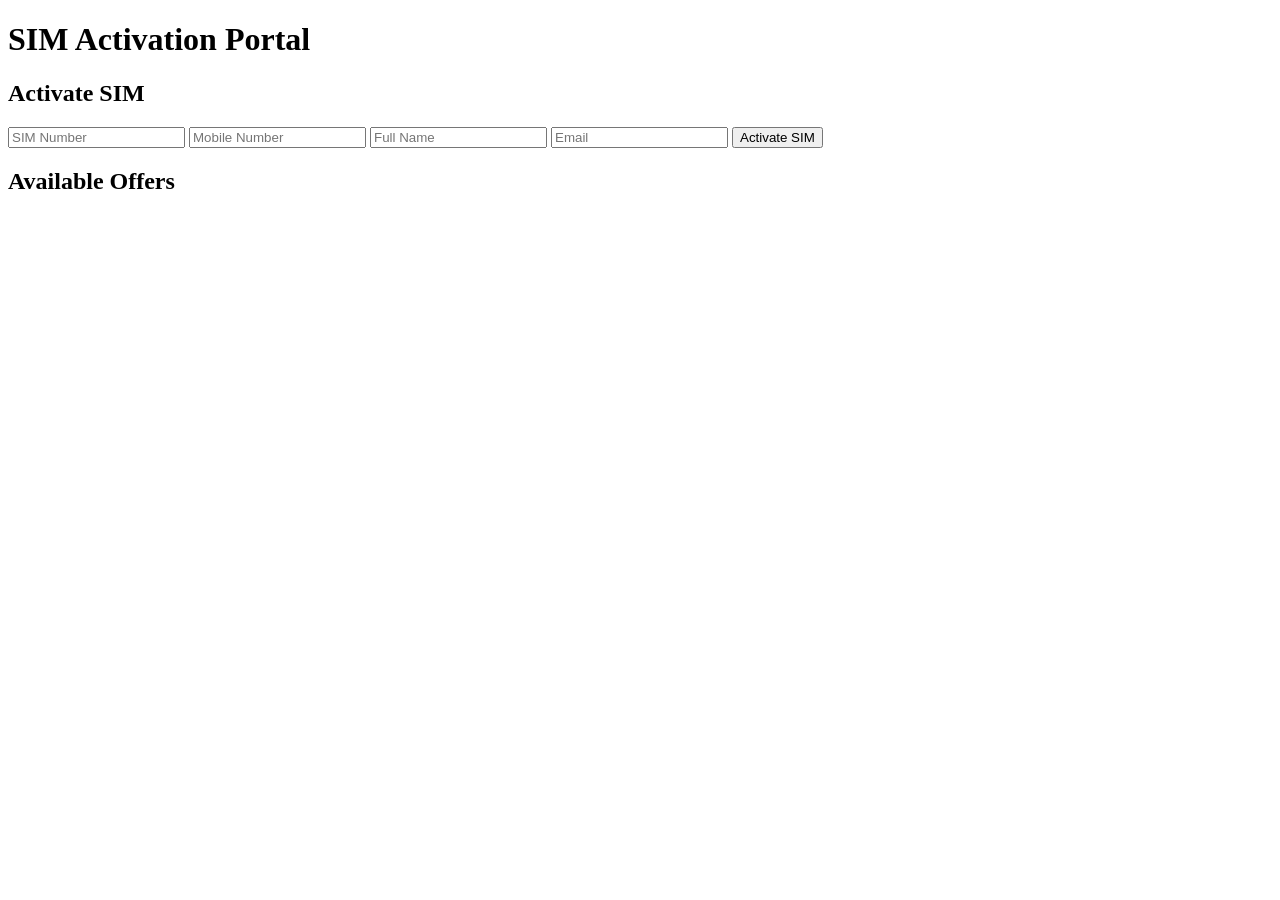
==== simportal/src/main/resources/static/index.html @ 3f6d4484 "add frontend code" ====
<!DOCTYPE html>
<html lang="en">
<head>
    <meta charset="UTF-8">
    <meta name="viewport" content="width=device-width, initial-scale=1.0">
    <title>SIM Activation Portal</title>
    <link rel="stylesheet" href="/css/style.css">
</head>
<body>
    <div class="container">
        <h1>SIM Activation Portal</h1>
        
        <div class="card">
            <h2>Activate SIM</h2>
            <form id="activationForm">
                <input type="text" id="simNumber" placeholder="SIM Number" required>
                <input type="text" id="mobileNumber" placeholder="Mobile Number" required>
                <input type="text" id="customerName" placeholder="Full Name" required>
                <input type="email" id="email" placeholder="Email" required>
                <button type="submit">Activate SIM</button>
            </form>
            <div id="message"></div>
        </div>

        <div class="card">
            <h2>Available Offers</h2>
            <ul id="offersList"></ul>
        </div>
    </div>
    <script src="/js/script.js"></script>
</body>
</html>
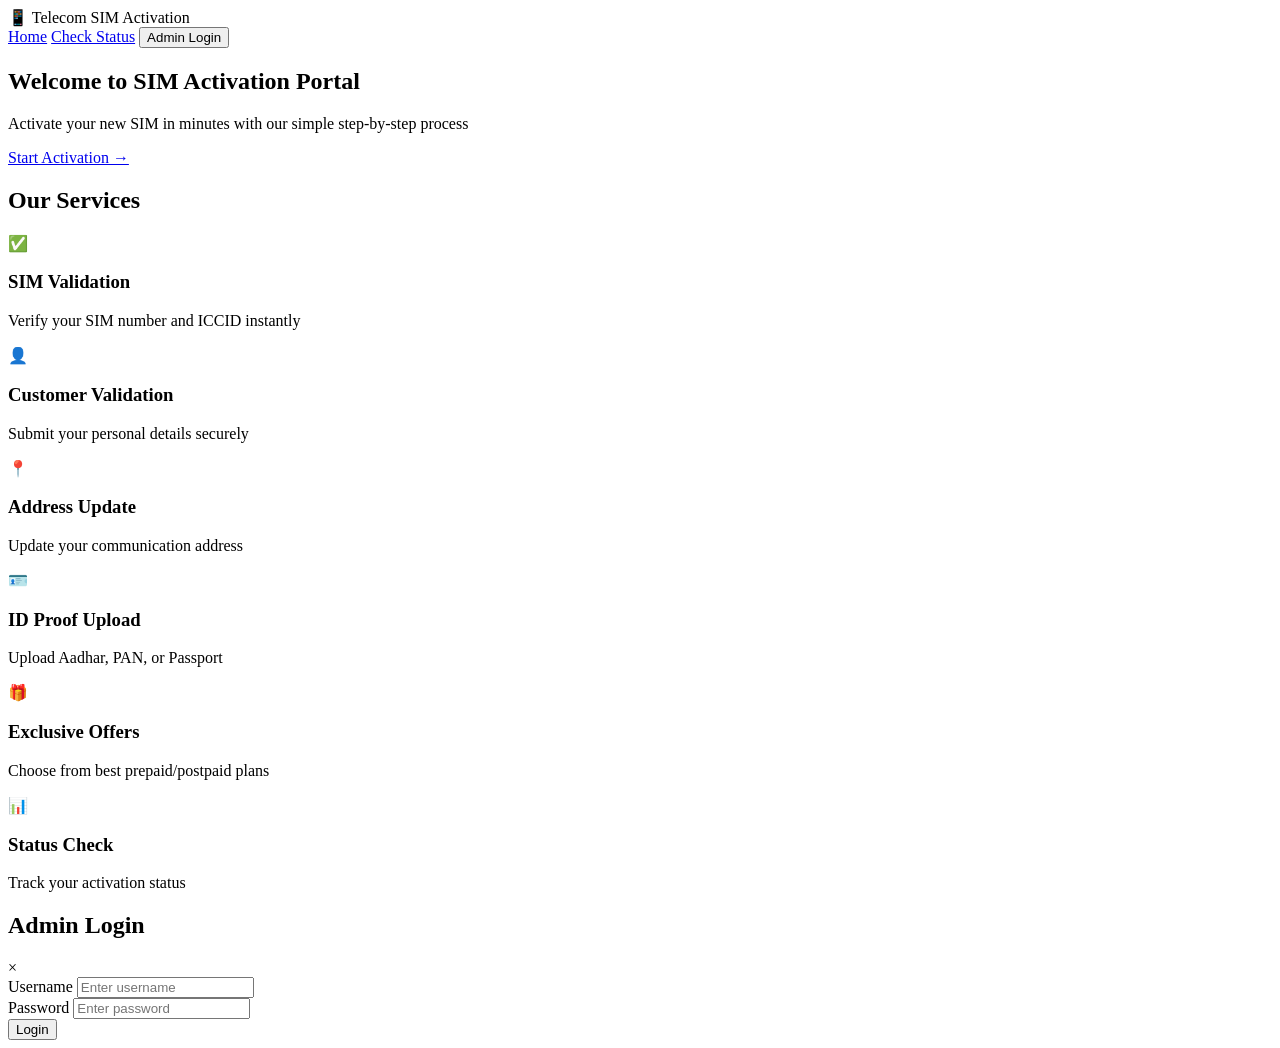
==== commit 4ef791fd: "add code in frontend" ====
--- a/simportal/src/main/resources/static/index.html
+++ b/simportal/src/main/resources/static/index.html
@@ -3,30 +3,95 @@
 <head>
     <meta charset="UTF-8">
     <meta name="viewport" content="width=device-width, initial-scale=1.0">
-    <title>SIM Activation Portal</title>
-    <link rel="stylesheet" href="/css/style.css">
+    <title>Telecom SIM Activation Portal</title>
+    <link rel="stylesheet" href="/css/styles.css">
+    <link href="https://fonts.googleapis.com/css2?family=Poppins:wght@300;400;500;600;700&display=swap" rel="stylesheet">
 </head>
 <body>
-    <div class="container">
-        <h1>SIM Activation Portal</h1>
-        
-        <div class="card">
-            <h2>Activate SIM</h2>
-            <form id="activationForm">
-                <input type="text" id="simNumber" placeholder="SIM Number" required>
-                <input type="text" id="mobileNumber" placeholder="Mobile Number" required>
-                <input type="text" id="customerName" placeholder="Full Name" required>
-                <input type="email" id="email" placeholder="Email" required>
-                <button type="submit">Activate SIM</button>
+    <!-- Navigation Bar -->
+    <nav class="navbar">
+        <div class="nav-container">
+            <div class="logo">
+                <span class="logo-icon">📱</span>
+                <span class="logo-text">Telecom SIM Activation</span>
+            </div>
+            <div class="nav-links">
+                <a href="/" class="active">Home</a>
+                <a href="/user/status.html">Check Status</a>
+                <button class="admin-login-btn" id="adminLoginBtn">Admin Login</button>
+            </div>
+        </div>
+    </nav>
+
+    <!-- Hero Section -->
+    <section class="hero">
+        <div class="hero-content">
+            <h1>Welcome to SIM Activation Portal</h1>
+            <p>Activate your new SIM in minutes with our simple step-by-step process</p>
+            <a href="/user/sim-validation.html" class="btn-start">Start Activation →</a>
+        </div>
+    </section>
+
+    <!-- Features Section -->
+    <section class="features">
+        <h2>Our Services</h2>
+        <div class="feature-grid">
+            <div class="feature-card">
+                <div class="feature-icon">✅</div>
+                <h3>SIM Validation</h3>
+                <p>Verify your SIM number and ICCID instantly</p>
+            </div>
+            <div class="feature-card">
+                <div class="feature-icon">👤</div>
+                <h3>Customer Validation</h3>
+                <p>Submit your personal details securely</p>
+            </div>
+            <div class="feature-card">
+                <div class="feature-icon">📍</div>
+                <h3>Address Update</h3>
+                <p>Update your communication address</p>
+            </div>
+            <div class="feature-card">
+                <div class="feature-icon">🪪</div>
+                <h3>ID Proof Upload</h3>
+                <p>Upload Aadhar, PAN, or Passport</p>
+            </div>
+            <div class="feature-card">
+                <div class="feature-icon">🎁</div>
+                <h3>Exclusive Offers</h3>
+                <p>Choose from best prepaid/postpaid plans</p>
+            </div>
+            <div class="feature-card">
+                <div class="feature-icon">📊</div>
+                <h3>Status Check</h3>
+                <p>Track your activation status</p>
+            </div>
+        </div>
+    </section>
+
+    <!-- Admin Login Modal -->
+    <div id="adminModal" class="modal">
+        <div class="modal-content">
+            <div class="modal-header">
+                <h2>Admin Login</h2>
+                <span class="close">&times;</span>
+            </div>
+            <form id="adminLoginForm">
+                <div class="form-group">
+                    <label>Username</label>
+                    <input type="text" id="adminUsername" required placeholder="Enter username">
+                </div>
+                <div class="form-group">
+                    <label>Password</label>
+                    <input type="password" id="adminPassword" required placeholder="Enter password">
+                </div>
+                <button type="submit" class="btn-login">Login</button>
+                <div id="loginError" class="error-message"></div>
             </form>
-            <div id="message"></div>
-        </div>
-
-        <div class="card">
-            <h2>Available Offers</h2>
-            <ul id="offersList"></ul>
         </div>
     </div>
-    <script src="/js/script.js"></script>
+
+    <script src="/js/api.js"></script>
+    <script src="/js/main.js"></script>
 </body>
 </html>
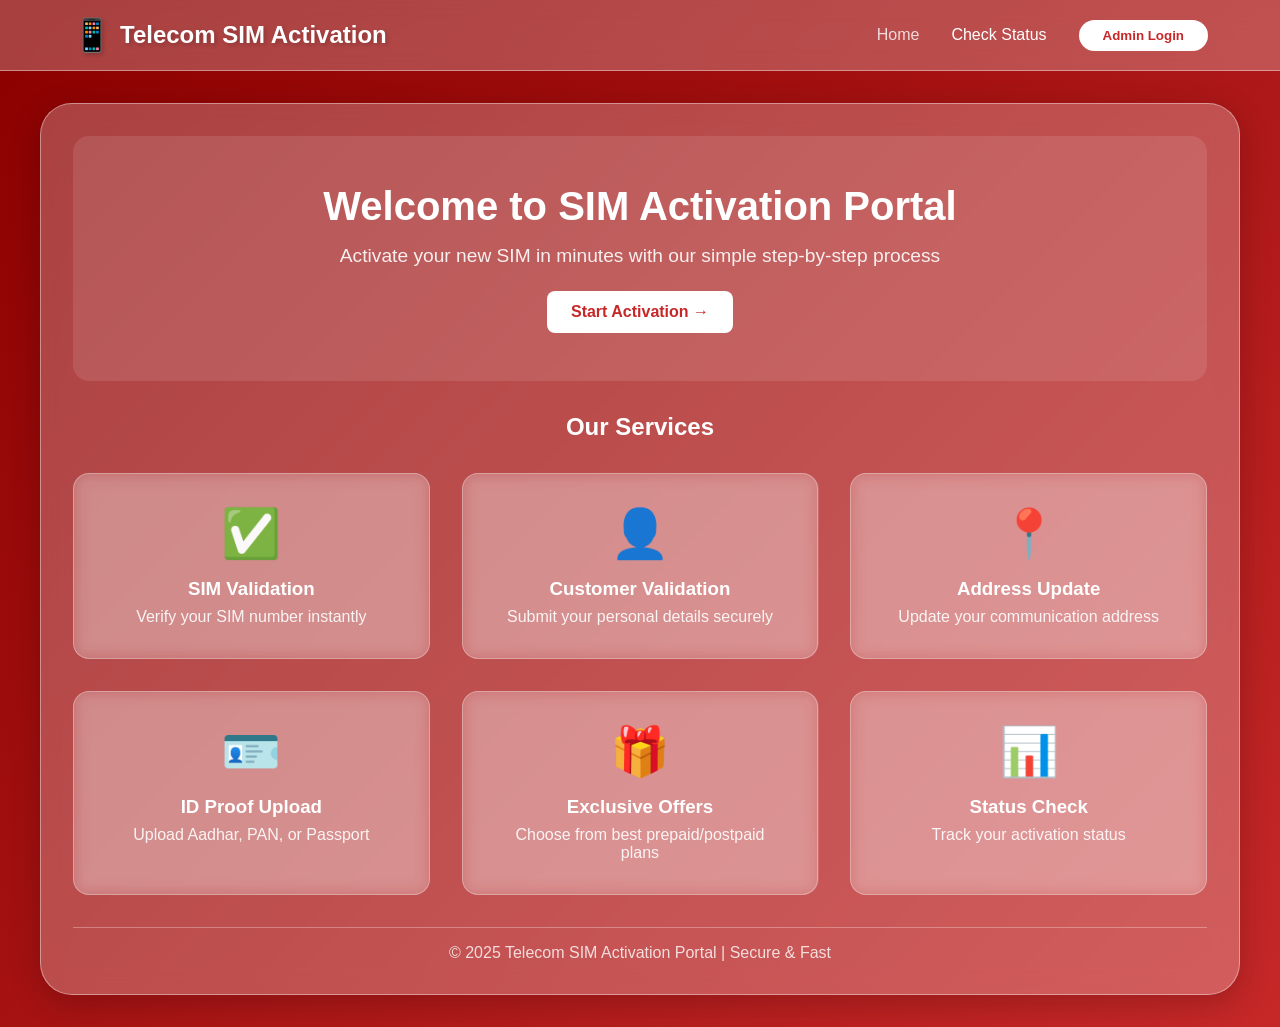
==== commit 2b31c937: "change the css to internal css before fixing the sim validation" ====
--- a/simportal/src/main/resources/static/index.html
+++ b/simportal/src/main/resources/static/index.html
@@ -3,12 +3,298 @@
 <head>
     <meta charset="UTF-8">
     <meta name="viewport" content="width=device-width, initial-scale=1.0">
-    <title>Telecom SIM Activation Portal</title>
-    <link rel="stylesheet" href="/css/styles.css">
-    <link href="https://fonts.googleapis.com/css2?family=Poppins:wght@300;400;500;600;700&display=swap" rel="stylesheet">
+    <title>SIM Activation Portal | Telecom</title>
+    <style>
+        * {
+            margin: 0;
+            padding: 0;
+            box-sizing: border-box;
+        }
+
+        :root {
+            --primary-red: #c62828;
+            --dark-red: #8B0000;
+            --white: #ffffff;
+            --glass-bg: rgba(255, 255, 255, 0.25);
+            --glass-border: rgba(255, 255, 255, 0.4);
+        }
+
+        body {
+            font-family: 'Segoe UI', Tahoma, Geneva, Verdana, sans-serif;
+            background: linear-gradient(135deg, var(--dark-red) 0%, var(--primary-red) 100%);
+            min-height: 100vh;
+        }
+
+        /* Glass Navigation */
+        .navbar {
+            background: var(--glass-bg);
+            backdrop-filter: blur(12px);
+            border-bottom: 1px solid var(--glass-border);
+            position: sticky;
+            top: 0;
+            z-index: 1000;
+        }
+
+        .nav-container {
+            max-width: 1200px;
+            margin: 0 auto;
+            padding: 1rem 2rem;
+            display: flex;
+            justify-content: space-between;
+            align-items: center;
+        }
+
+        .logo {
+            display: flex;
+            align-items: center;
+            gap: 0.5rem;
+            font-size: 1.5rem;
+            font-weight: 700;
+            color: var(--white);
+            text-shadow: 2px 2px 4px rgba(0,0,0,0.2);
+        }
+
+        .logo-icon {
+            font-size: 2rem;
+        }
+
+        .nav-links {
+            display: flex;
+            gap: 2rem;
+            align-items: center;
+        }
+
+        .nav-links a {
+            text-decoration: none;
+            color: var(--white);
+            font-weight: 500;
+            transition: opacity 0.3s;
+        }
+
+        .nav-links a:hover, .nav-links a.active {
+            opacity: 0.8;
+        }
+
+        .admin-login-btn {
+            background: var(--white);
+            color: var(--primary-red);
+            border: none;
+            padding: 0.5rem 1.5rem;
+            border-radius: 25px;
+            cursor: pointer;
+            font-weight: 600;
+            transition: transform 0.3s;
+        }
+
+        .admin-login-btn:hover {
+            transform: scale(1.05);
+        }
+
+        /* Glass Container */
+        .glass-container {
+            max-width: 1200px;
+            width: 100%;
+            margin: 2rem auto;
+            background: var(--glass-bg);
+            backdrop-filter: blur(12px);
+            border-radius: 2rem;
+            padding: 2rem;
+            box-shadow: 0 8px 32px rgba(0, 0, 0, 0.2);
+            border: 1px solid var(--glass-border);
+        }
+
+        /* Hero Section */
+        .hero {
+            text-align: center;
+            padding: 3rem 2rem;
+            background: rgba(255, 255, 255, 0.1);
+            border-radius: 1rem;
+            margin-bottom: 2rem;
+        }
+
+        .hero h1 {
+            color: var(--white);
+            font-size: 2.5rem;
+            margin-bottom: 1rem;
+        }
+
+        .hero p {
+            color: rgba(255, 255, 255, 0.9);
+            font-size: 1.2rem;
+            margin-bottom: 1.5rem;
+        }
+
+        .btn-start {
+            background: var(--white);
+            color: var(--primary-red);
+            padding: 0.75rem 1.5rem;
+            border: none;
+            border-radius: 8px;
+            font-size: 1rem;
+            font-weight: 600;
+            cursor: pointer;
+            transition: all 0.3s;
+            text-decoration: none;
+            display: inline-block;
+        }
+
+        .btn-start:hover {
+            transform: translateY(-2px);
+            box-shadow: 0 4px 12px rgba(0,0,0,0.2);
+        }
+
+        /* Feature Grid */
+        .feature-grid {
+            display: grid;
+            grid-template-columns: repeat(auto-fit, minmax(300px, 1fr));
+            gap: 2rem;
+            margin-top: 2rem;
+        }
+
+        .feature-card {
+            background: rgba(255, 255, 255, 0.15);
+            backdrop-filter: blur(8px);
+            padding: 2rem;
+            border-radius: 1rem;
+            text-align: center;
+            cursor: pointer;
+            transition: all 0.3s;
+            border: 1px solid rgba(255, 255, 255, 0.3);
+        }
+
+        .feature-card:hover {
+            transform: translateY(-5px);
+            background: rgba(255, 255, 255, 0.25);
+        }
+
+        .feature-icon {
+            font-size: 3rem;
+            margin-bottom: 1rem;
+        }
+
+        .feature-card h3 {
+            color: var(--white);
+            margin-bottom: 0.5rem;
+        }
+
+        .feature-card p {
+            color: rgba(255, 255, 255, 0.9);
+        }
+
+        .features h2 {
+            color: var(--white);
+            text-align: center;
+            margin-bottom: 1.5rem;
+        }
+
+        /* Modal */
+        .modal {
+            display: none;
+            position: fixed;
+            z-index: 2000;
+            left: 0;
+            top: 0;
+            width: 100%;
+            height: 100%;
+            background: rgba(0, 0, 0, 0.5);
+            backdrop-filter: blur(5px);
+        }
+
+        .modal-content {
+            background: rgba(255, 255, 255, 0.95);
+            margin: 10% auto;
+            width: 90%;
+            max-width: 400px;
+            border-radius: 15px;
+            animation: slideDown 0.3s;
+        }
+
+        .modal-header {
+            padding: 1rem 1.5rem;
+            background: var(--primary-red);
+            color: var(--white);
+            border-radius: 15px 15px 0 0;
+            display: flex;
+            justify-content: space-between;
+            align-items: center;
+        }
+
+        .close {
+            font-size: 1.5rem;
+            cursor: pointer;
+        }
+
+        .form-group {
+            padding: 1rem 1.5rem;
+        }
+
+        .form-group label {
+            display: block;
+            margin-bottom: 0.5rem;
+            font-weight: 500;
+        }
+
+        .form-group input {
+            width: 100%;
+            padding: 0.75rem;
+            border: 1px solid #ddd;
+            border-radius: 8px;
+            font-size: 1rem;
+        }
+
+        .btn-login {
+            width: calc(100% - 3rem);
+            margin: 0 1.5rem 1.5rem;
+            padding: 0.75rem;
+            background: var(--primary-red);
+            color: var(--white);
+            border: none;
+            border-radius: 8px;
+            font-size: 1rem;
+            font-weight: 600;
+            cursor: pointer;
+        }
+
+        .error-message {
+            color: var(--primary-red);
+            text-align: center;
+            margin-bottom: 1rem;
+        }
+
+        .footer {
+            text-align: center;
+            margin-top: 2rem;
+            padding-top: 1rem;
+            border-top: 1px solid rgba(255, 255, 255, 0.3);
+            color: rgba(255, 255, 255, 0.8);
+        }
+
+        @keyframes slideDown {
+            from {
+                transform: translateY(-50px);
+                opacity: 0;
+            }
+            to {
+                transform: translateY(0);
+                opacity: 1;
+            }
+        }
+
+        @media (max-width: 768px) {
+            .nav-container {
+                flex-direction: column;
+                gap: 1rem;
+            }
+            .feature-grid {
+                grid-template-columns: 1fr;
+            }
+            .hero h1 {
+                font-size: 1.8rem;
+            }
+        }
+    </style>
 </head>
 <body>
-    <!-- Navigation Bar -->
     <nav class="navbar">
         <div class="nav-container">
             <div class="logo">
@@ -23,58 +309,60 @@
         </div>
     </nav>
 
-    <!-- Hero Section -->
-    <section class="hero">
-        <div class="hero-content">
+    <div class="glass-container">
+        <div class="hero">
             <h1>Welcome to SIM Activation Portal</h1>
             <p>Activate your new SIM in minutes with our simple step-by-step process</p>
             <a href="/user/sim-validation.html" class="btn-start">Start Activation →</a>
         </div>
-    </section>
-
-    <!-- Features Section -->
-    <section class="features">
-        <h2>Our Services</h2>
-        <div class="feature-grid">
-            <div class="feature-card">
-                <div class="feature-icon">✅</div>
-                <h3>SIM Validation</h3>
-                <p>Verify your SIM number and ICCID instantly</p>
-            </div>
-            <div class="feature-card">
-                <div class="feature-icon">👤</div>
-                <h3>Customer Validation</h3>
-                <p>Submit your personal details securely</p>
-            </div>
-            <div class="feature-card">
-                <div class="feature-icon">📍</div>
-                <h3>Address Update</h3>
-                <p>Update your communication address</p>
-            </div>
-            <div class="feature-card">
-                <div class="feature-icon">🪪</div>
-                <h3>ID Proof Upload</h3>
-                <p>Upload Aadhar, PAN, or Passport</p>
-            </div>
-            <div class="feature-card">
-                <div class="feature-icon">🎁</div>
-                <h3>Exclusive Offers</h3>
-                <p>Choose from best prepaid/postpaid plans</p>
-            </div>
-            <div class="feature-card">
-                <div class="feature-icon">📊</div>
-                <h3>Status Check</h3>
-                <p>Track your activation status</p>
+
+        <div class="features">
+            <h2>Our Services</h2>
+            <div class="feature-grid">
+                <div class="feature-card" onclick="window.location.href='/user/sim-validation.html'">
+                    <div class="feature-icon">✅</div>
+                    <h3>SIM Validation</h3>
+                    <p>Verify your SIM number instantly</p>
+                </div>
+                <div class="feature-card" onclick="window.location.href='/user/customer-validation.html'">
+                    <div class="feature-icon">👤</div>
+                    <h3>Customer Validation</h3>
+                    <p>Submit your personal details securely</p>
+                </div>
+                <div class="feature-card" onclick="window.location.href='/user/address.html'">
+                    <div class="feature-icon">📍</div>
+                    <h3>Address Update</h3>
+                    <p>Update your communication address</p>
+                </div>
+                <div class="feature-card" onclick="window.location.href='/user/id-proof.html'">
+                    <div class="feature-icon">🪪</div>
+                    <h3>ID Proof Upload</h3>
+                    <p>Upload Aadhar, PAN, or Passport</p>
+                </div>
+                <div class="feature-card" onclick="window.location.href='/user/offers.html'">
+                    <div class="feature-icon">🎁</div>
+                    <h3>Exclusive Offers</h3>
+                    <p>Choose from best prepaid/postpaid plans</p>
+                </div>
+                <div class="feature-card" onclick="window.location.href='/user/status.html'">
+                    <div class="feature-icon">📊</div>
+                    <h3>Status Check</h3>
+                    <p>Track your activation status</p>
+                </div>
             </div>
         </div>
-    </section>
+
+        <div class="footer">
+            <p>© 2025 Telecom SIM Activation Portal | Secure & Fast</p>
+        </div>
+    </div>
 
     <!-- Admin Login Modal -->
     <div id="adminModal" class="modal">
         <div class="modal-content">
             <div class="modal-header">
                 <h2>Admin Login</h2>
-                <span class="close">&times;</span>
+                <span class="close" onclick="closeModal()">&times;</span>
             </div>
             <form id="adminLoginForm">
                 <div class="form-group">
@@ -91,7 +379,50 @@
         </div>
     </div>
 
-    <script src="/js/api.js"></script>
-    <script src="/js/main.js"></script>
+    <script>
+        const API_BASE_URL = 'http://localhost:8080/api';
+        
+        const modal = document.getElementById('adminModal');
+        const adminBtn = document.getElementById('adminLoginBtn');
+        
+        adminBtn.onclick = function() {
+            modal.style.display = 'block';
+        }
+        
+        function closeModal() {
+            modal.style.display = 'none';
+        }
+        
+        window.onclick = function(event) {
+            if (event.target == modal) {
+                modal.style.display = 'none';
+            }
+        }
+        
+        document.getElementById('adminLoginForm').addEventListener('submit', async (e) => {
+            e.preventDefault();
+            
+            const username = document.getElementById('adminUsername').value;
+            const password = document.getElementById('adminPassword').value;
+            
+            try {
+                const response = await fetch(`${API_BASE_URL}/admin/login`, {
+                    method: 'POST',
+                    headers: { 'Content-Type': 'application/json' },
+                    body: JSON.stringify({ username, password })
+                });
+                const result = await response.json();
+                
+                if (result.success) {
+                    sessionStorage.setItem('adminLoggedIn', 'true');
+                    window.location.href = '/admin/admin-dashboard.html';
+                } else {
+                    document.getElementById('loginError').textContent = 'Invalid credentials';
+                }
+            } catch (error) {
+                document.getElementById('loginError').textContent = 'Login failed. Please try again.';
+            }
+        });
+    </script>
 </body>
 </html>
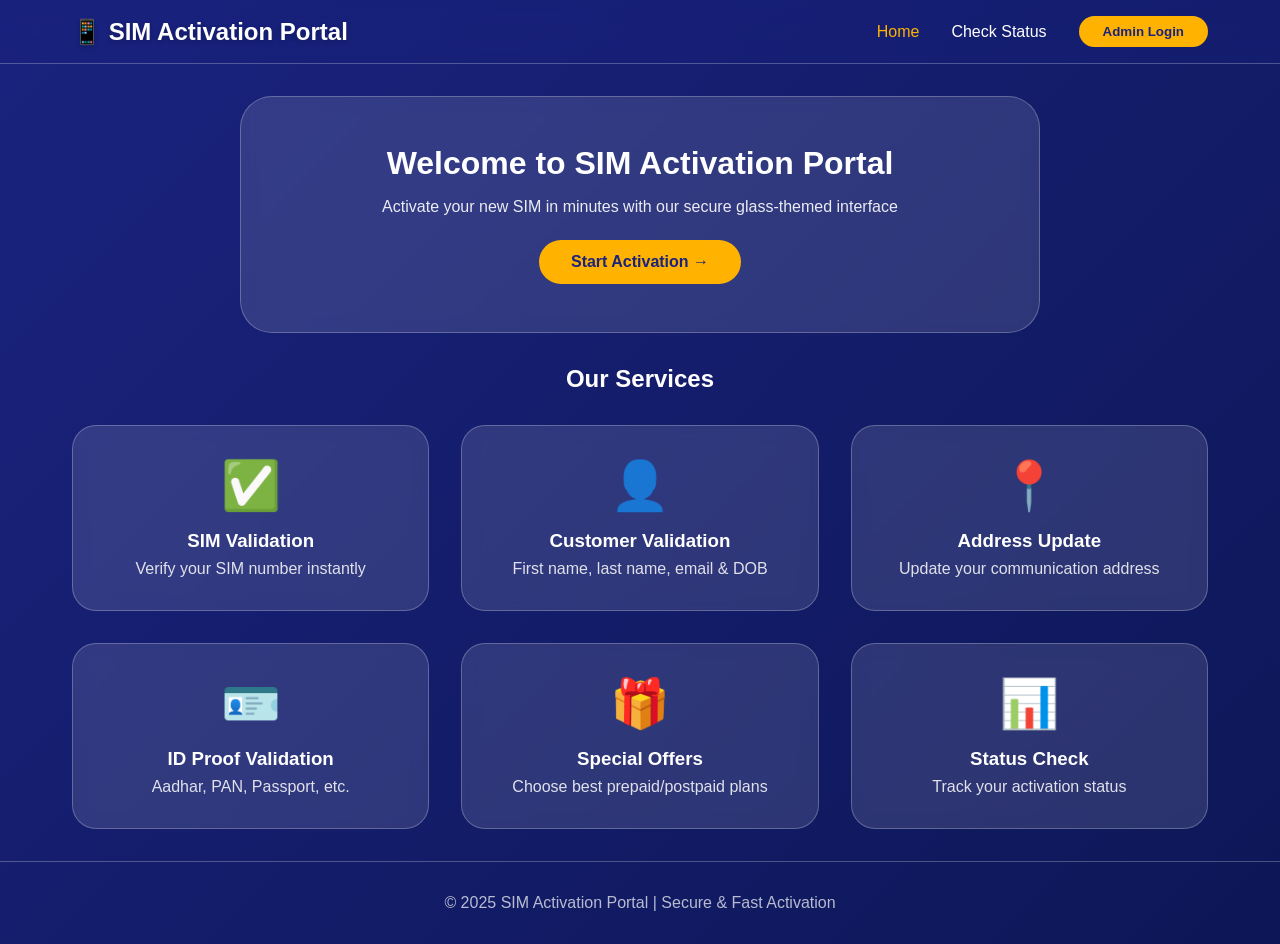
==== commit d2e1b133: "update the css to  blue glass theme" ====
--- a/simportal/src/main/resources/static/index.html
+++ b/simportal/src/main/resources/static/index.html
@@ -1,428 +1,423 @@
-<!DOCTYPE html>
+<!doctype html>
 <html lang="en">
-<head>
-    <meta charset="UTF-8">
-    <meta name="viewport" content="width=device-width, initial-scale=1.0">
-    <title>SIM Activation Portal | Telecom</title>
+  <head>
+    <meta charset="UTF-8" />
+    <meta name="viewport" content="width=device-width, initial-scale=1.0" />
+    <title>SIM Activation Portal | Glass Theme</title>
     <style>
-        * {
-            margin: 0;
-            padding: 0;
-            box-sizing: border-box;
+      * {
+        margin: 0;
+        padding: 0;
+        box-sizing: border-box;
+      }
+
+      :root {
+        --primary: #1a237e;
+        --action: #ffb300;
+        --support: #0288d1;
+        --surface: #f8f9fb;
+        --glass-bg: rgba(26, 35, 126, 0.3);
+        --glass-card: rgba(255, 255, 255, 0.12);
+        --glass-border: rgba(255, 255, 255, 0.25);
+        --glass-blur: blur(12px);
+        --white: #ffffff;
+        --gray-dark: #333;
+      }
+
+      body {
+        font-family: "Segoe UI", Tahoma, Geneva, Verdana, sans-serif;
+        background: linear-gradient(135deg, var(--primary) 0%, #0d1757 100%);
+        min-height: 100vh;
+      }
+
+      /* Glass navigation */
+      .navbar {
+        background: var(--glass-bg);
+        backdrop-filter: var(--glass-blur);
+        border-bottom: 1px solid var(--glass-border);
+        position: sticky;
+        top: 0;
+        z-index: 1000;
+      }
+
+      .nav-container {
+        max-width: 1200px;
+        margin: 0 auto;
+        padding: 1rem 2rem;
+        display: flex;
+        justify-content: space-between;
+        align-items: center;
+      }
+
+      .logo {
+        display: flex;
+        align-items: center;
+        gap: 0.5rem;
+        font-size: 1.5rem;
+        font-weight: 700;
+        color: var(--white);
+        text-shadow: 0 2px 5px rgba(0, 0, 0, 0.2);
+      }
+
+      .nav-links {
+        display: flex;
+        gap: 2rem;
+        align-items: center;
+      }
+
+      .nav-links a {
+        text-decoration: none;
+        color: var(--white);
+        font-weight: 500;
+        transition: 0.3s;
+      }
+
+      .nav-links a:hover,
+      .nav-links a.active {
+        color: var(--action);
+      }
+
+      .admin-login-btn {
+        background: var(--action);
+        color: var(--primary);
+        border: none;
+        padding: 0.5rem 1.5rem;
+        border-radius: 25px;
+        font-weight: 600;
+        cursor: pointer;
+        transition: 0.3s;
+      }
+
+      .admin-login-btn:hover {
+        background: #ff8f00;
+        transform: scale(1.05);
+      }
+
+      /* Hero section */
+      .hero {
+        background: var(--glass-card);
+        backdrop-filter: blur(8px);
+        border: 1px solid var(--glass-border);
+        border-radius: 2rem;
+        margin: 2rem auto;
+        max-width: 800px;
+        padding: 3rem 2rem;
+        text-align: center;
+      }
+
+      .hero h1 {
+        color: var(--white);
+        font-size: 2rem;
+        margin-bottom: 1rem;
+      }
+
+      .hero p {
+        color: rgba(255, 255, 255, 0.9);
+        margin-bottom: 1.5rem;
+      }
+
+      .btn-start {
+        background: var(--action);
+        color: var(--primary);
+        padding: 0.8rem 2rem;
+        border-radius: 40px;
+        text-decoration: none;
+        font-weight: 600;
+        display: inline-block;
+        transition: 0.3s;
+      }
+
+      .btn-start:hover {
+        background: #ff8f00;
+        transform: translateY(-2px);
+      }
+
+      /* Features grid */
+      .features {
+        max-width: 1200px;
+        margin: 2rem auto;
+        padding: 0 2rem;
+      }
+
+      .features h2 {
+        text-align: center;
+        color: var(--white);
+        margin-bottom: 2rem;
+      }
+
+      .feature-grid {
+        display: grid;
+        grid-template-columns: repeat(auto-fit, minmax(280px, 1fr));
+        gap: 2rem;
+      }
+
+      .feature-card {
+        background: var(--glass-card);
+        backdrop-filter: blur(8px);
+        border: 1px solid var(--glass-border);
+        border-radius: 1.5rem;
+        padding: 2rem;
+        text-align: center;
+        cursor: pointer;
+        transition: 0.3s;
+      }
+
+      .feature-card:hover {
+        transform: translateY(-5px);
+        background: rgba(255, 255, 255, 0.2);
+      }
+
+      .feature-icon {
+        font-size: 3rem;
+      }
+
+      .feature-card h3 {
+        color: var(--white);
+        margin: 1rem 0 0.5rem;
+      }
+
+      .feature-card p {
+        color: rgba(255, 255, 255, 0.85);
+      }
+
+      /* Glass modal */
+      .modal {
+        display: none;
+        position: fixed;
+        z-index: 2000;
+        left: 0;
+        top: 0;
+        width: 100%;
+        height: 100%;
+        background: rgba(0, 0, 0, 0.5);
+        backdrop-filter: blur(5px);
+      }
+
+      .modal-content {
+        background: var(--glass-card);
+        backdrop-filter: var(--glass-blur);
+        border: 1px solid var(--glass-border);
+        border-radius: 1rem;
+        max-width: 400px;
+        margin: 10% auto;
+        animation: slideDown 0.3s;
+      }
+
+      .modal-header {
+        background: var(--primary);
+        color: white;
+        padding: 1rem 1.5rem;
+        border-radius: 1rem 1rem 0 0;
+        display: flex;
+        justify-content: space-between;
+      }
+
+      .close {
+        font-size: 1.5rem;
+        cursor: pointer;
+      }
+
+      .form-group {
+        padding: 1rem 1.5rem;
+      }
+
+      .form-group label {
+        display: block;
+        color: var(--white);
+        margin-bottom: 0.5rem;
+      }
+
+      .form-group input {
+        width: 100%;
+        padding: 0.75rem;
+        background: rgba(255, 255, 255, 0.85);
+        border: 1px solid var(--glass-border);
+        border-radius: 8px;
+      }
+
+      .btn-login {
+        width: calc(100% - 3rem);
+        margin: 0 1.5rem 1.5rem;
+        background: var(--action);
+        color: var(--primary);
+        padding: 0.75rem;
+        border: none;
+        border-radius: 8px;
+        font-weight: 600;
+        cursor: pointer;
+      }
+
+      .footer {
+        text-align: center;
+        padding: 2rem;
+        color: rgba(255, 255, 255, 0.7);
+        border-top: 1px solid var(--glass-border);
+        margin-top: 2rem;
+      }
+
+      @keyframes slideDown {
+        from {
+          transform: translateY(-50px);
+          opacity: 0;
         }
-
-        :root {
-            --primary-red: #c62828;
-            --dark-red: #8B0000;
-            --white: #ffffff;
-            --glass-bg: rgba(255, 255, 255, 0.25);
-            --glass-border: rgba(255, 255, 255, 0.4);
+        to {
+          transform: translateY(0);
+          opacity: 1;
         }
-
-        body {
-            font-family: 'Segoe UI', Tahoma, Geneva, Verdana, sans-serif;
-            background: linear-gradient(135deg, var(--dark-red) 0%, var(--primary-red) 100%);
-            min-height: 100vh;
+      }
+
+      @media (max-width: 768px) {
+        .nav-container {
+          flex-direction: column;
+          gap: 1rem;
         }
-
-        /* Glass Navigation */
-        .navbar {
-            background: var(--glass-bg);
-            backdrop-filter: blur(12px);
-            border-bottom: 1px solid var(--glass-border);
-            position: sticky;
-            top: 0;
-            z-index: 1000;
+        .hero {
+          margin: 1rem;
+          padding: 2rem 1rem;
         }
-
-        .nav-container {
-            max-width: 1200px;
-            margin: 0 auto;
-            padding: 1rem 2rem;
-            display: flex;
-            justify-content: space-between;
-            align-items: center;
+        .feature-grid {
+          grid-template-columns: 1fr;
         }
-
-        .logo {
-            display: flex;
-            align-items: center;
-            gap: 0.5rem;
-            font-size: 1.5rem;
-            font-weight: 700;
-            color: var(--white);
-            text-shadow: 2px 2px 4px rgba(0,0,0,0.2);
-        }
-
-        .logo-icon {
-            font-size: 2rem;
-        }
-
-        .nav-links {
-            display: flex;
-            gap: 2rem;
-            align-items: center;
-        }
-
-        .nav-links a {
-            text-decoration: none;
-            color: var(--white);
-            font-weight: 500;
-            transition: opacity 0.3s;
-        }
-
-        .nav-links a:hover, .nav-links a.active {
-            opacity: 0.8;
-        }
-
-        .admin-login-btn {
-            background: var(--white);
-            color: var(--primary-red);
-            border: none;
-            padding: 0.5rem 1.5rem;
-            border-radius: 25px;
-            cursor: pointer;
-            font-weight: 600;
-            transition: transform 0.3s;
-        }
-
-        .admin-login-btn:hover {
-            transform: scale(1.05);
-        }
-
-        /* Glass Container */
-        .glass-container {
-            max-width: 1200px;
-            width: 100%;
-            margin: 2rem auto;
-            background: var(--glass-bg);
-            backdrop-filter: blur(12px);
-            border-radius: 2rem;
-            padding: 2rem;
-            box-shadow: 0 8px 32px rgba(0, 0, 0, 0.2);
-            border: 1px solid var(--glass-border);
-        }
-
-        /* Hero Section */
-        .hero {
-            text-align: center;
-            padding: 3rem 2rem;
-            background: rgba(255, 255, 255, 0.1);
-            border-radius: 1rem;
-            margin-bottom: 2rem;
-        }
-
-        .hero h1 {
-            color: var(--white);
-            font-size: 2.5rem;
-            margin-bottom: 1rem;
-        }
-
-        .hero p {
-            color: rgba(255, 255, 255, 0.9);
-            font-size: 1.2rem;
-            margin-bottom: 1.5rem;
-        }
-
-        .btn-start {
-            background: var(--white);
-            color: var(--primary-red);
-            padding: 0.75rem 1.5rem;
-            border: none;
-            border-radius: 8px;
-            font-size: 1rem;
-            font-weight: 600;
-            cursor: pointer;
-            transition: all 0.3s;
-            text-decoration: none;
-            display: inline-block;
-        }
-
-        .btn-start:hover {
-            transform: translateY(-2px);
-            box-shadow: 0 4px 12px rgba(0,0,0,0.2);
-        }
-
-        /* Feature Grid */
-        .feature-grid {
-            display: grid;
-            grid-template-columns: repeat(auto-fit, minmax(300px, 1fr));
-            gap: 2rem;
-            margin-top: 2rem;
-        }
-
-        .feature-card {
-            background: rgba(255, 255, 255, 0.15);
-            backdrop-filter: blur(8px);
-            padding: 2rem;
-            border-radius: 1rem;
-            text-align: center;
-            cursor: pointer;
-            transition: all 0.3s;
-            border: 1px solid rgba(255, 255, 255, 0.3);
-        }
-
-        .feature-card:hover {
-            transform: translateY(-5px);
-            background: rgba(255, 255, 255, 0.25);
-        }
-
-        .feature-icon {
-            font-size: 3rem;
-            margin-bottom: 1rem;
-        }
-
-        .feature-card h3 {
-            color: var(--white);
-            margin-bottom: 0.5rem;
-        }
-
-        .feature-card p {
-            color: rgba(255, 255, 255, 0.9);
-        }
-
-        .features h2 {
-            color: var(--white);
-            text-align: center;
-            margin-bottom: 1.5rem;
-        }
-
-        /* Modal */
-        .modal {
-            display: none;
-            position: fixed;
-            z-index: 2000;
-            left: 0;
-            top: 0;
-            width: 100%;
-            height: 100%;
-            background: rgba(0, 0, 0, 0.5);
-            backdrop-filter: blur(5px);
-        }
-
-        .modal-content {
-            background: rgba(255, 255, 255, 0.95);
-            margin: 10% auto;
-            width: 90%;
-            max-width: 400px;
-            border-radius: 15px;
-            animation: slideDown 0.3s;
-        }
-
-        .modal-header {
-            padding: 1rem 1.5rem;
-            background: var(--primary-red);
-            color: var(--white);
-            border-radius: 15px 15px 0 0;
-            display: flex;
-            justify-content: space-between;
-            align-items: center;
-        }
-
-        .close {
-            font-size: 1.5rem;
-            cursor: pointer;
-        }
-
-        .form-group {
-            padding: 1rem 1.5rem;
-        }
-
-        .form-group label {
-            display: block;
-            margin-bottom: 0.5rem;
-            font-weight: 500;
-        }
-
-        .form-group input {
-            width: 100%;
-            padding: 0.75rem;
-            border: 1px solid #ddd;
-            border-radius: 8px;
-            font-size: 1rem;
-        }
-
-        .btn-login {
-            width: calc(100% - 3rem);
-            margin: 0 1.5rem 1.5rem;
-            padding: 0.75rem;
-            background: var(--primary-red);
-            color: var(--white);
-            border: none;
-            border-radius: 8px;
-            font-size: 1rem;
-            font-weight: 600;
-            cursor: pointer;
-        }
-
-        .error-message {
-            color: var(--primary-red);
-            text-align: center;
-            margin-bottom: 1rem;
-        }
-
-        .footer {
-            text-align: center;
-            margin-top: 2rem;
-            padding-top: 1rem;
-            border-top: 1px solid rgba(255, 255, 255, 0.3);
-            color: rgba(255, 255, 255, 0.8);
-        }
-
-        @keyframes slideDown {
-            from {
-                transform: translateY(-50px);
-                opacity: 0;
-            }
-            to {
-                transform: translateY(0);
-                opacity: 1;
-            }
-        }
-
-        @media (max-width: 768px) {
-            .nav-container {
-                flex-direction: column;
-                gap: 1rem;
-            }
-            .feature-grid {
-                grid-template-columns: 1fr;
-            }
-            .hero h1 {
-                font-size: 1.8rem;
-            }
-        }
+      }
     </style>
-</head>
-<body>
+  </head>
+  <body>
     <nav class="navbar">
-        <div class="nav-container">
-            <div class="logo">
-                <span class="logo-icon">📱</span>
-                <span class="logo-text">Telecom SIM Activation</span>
-            </div>
-            <div class="nav-links">
-                <a href="/" class="active">Home</a>
-                <a href="/user/status.html">Check Status</a>
-                <button class="admin-login-btn" id="adminLoginBtn">Admin Login</button>
-            </div>
-        </div>
+      <div class="nav-container">
+        <div class="logo">📱 SIM Activation Portal</div>
+        <div class="nav-links">
+          <a href="/" class="active">Home</a>
+          <a href="/user/status.html">Check Status</a>
+          <button class="admin-login-btn" id="adminLoginBtn">
+            Admin Login
+          </button>
+        </div>
+      </div>
     </nav>
 
-    <div class="glass-container">
-        <div class="hero">
-            <h1>Welcome to SIM Activation Portal</h1>
-            <p>Activate your new SIM in minutes with our simple step-by-step process</p>
-            <a href="/user/sim-validation.html" class="btn-start">Start Activation →</a>
-        </div>
-
-        <div class="features">
-            <h2>Our Services</h2>
-            <div class="feature-grid">
-                <div class="feature-card" onclick="window.location.href='/user/sim-validation.html'">
-                    <div class="feature-icon">✅</div>
-                    <h3>SIM Validation</h3>
-                    <p>Verify your SIM number instantly</p>
-                </div>
-                <div class="feature-card" onclick="window.location.href='/user/customer-validation.html'">
-                    <div class="feature-icon">👤</div>
-                    <h3>Customer Validation</h3>
-                    <p>Submit your personal details securely</p>
-                </div>
-                <div class="feature-card" onclick="window.location.href='/user/address.html'">
-                    <div class="feature-icon">📍</div>
-                    <h3>Address Update</h3>
-                    <p>Update your communication address</p>
-                </div>
-                <div class="feature-card" onclick="window.location.href='/user/id-proof.html'">
-                    <div class="feature-icon">🪪</div>
-                    <h3>ID Proof Upload</h3>
-                    <p>Upload Aadhar, PAN, or Passport</p>
-                </div>
-                <div class="feature-card" onclick="window.location.href='/user/offers.html'">
-                    <div class="feature-icon">🎁</div>
-                    <h3>Exclusive Offers</h3>
-                    <p>Choose from best prepaid/postpaid plans</p>
-                </div>
-                <div class="feature-card" onclick="window.location.href='/user/status.html'">
-                    <div class="feature-icon">📊</div>
-                    <h3>Status Check</h3>
-                    <p>Track your activation status</p>
-                </div>
-            </div>
-        </div>
-
-        <div class="footer">
-            <p>© 2025 Telecom SIM Activation Portal | Secure & Fast</p>
-        </div>
+    <div class="hero">
+      <h1>Welcome to SIM Activation Portal</h1>
+      <p>
+        Activate your new SIM in minutes with our secure glass‑themed interface
+      </p>
+      <a href="/user/sim-validation.html" class="btn-start"
+        >Start Activation →</a
+      >
+    </div>
+
+    <div class="features">
+      <h2>Our Services</h2>
+      <div class="feature-grid">
+        <div
+          class="feature-card"
+          onclick="location.href = '/user/sim-validation.html'"
+        >
+          <div class="feature-icon">✅</div>
+          <h3>SIM Validation</h3>
+          <p>Verify your SIM number instantly</p>
+        </div>
+        <div
+          class="feature-card"
+          onclick="location.href = '/user/customer-validation.html'"
+        >
+          <div class="feature-icon">👤</div>
+          <h3>Customer Validation</h3>
+          <p>First name, last name, email & DOB</p>
+        </div>
+        <div
+          class="feature-card"
+          onclick="location.href = '/user/address.html'"
+        >
+          <div class="feature-icon">📍</div>
+          <h3>Address Update</h3>
+          <p>Update your communication address</p>
+        </div>
+        <div
+          class="feature-card"
+          onclick="location.href = '/user/id-proof.html'"
+        >
+          <div class="feature-icon">🪪</div>
+          <h3>ID Proof Validation</h3>
+          <p>Aadhar, PAN, Passport, etc.</p>
+        </div>
+        <div class="feature-card" onclick="location.href = '/user/offers.html'">
+          <div class="feature-icon">🎁</div>
+          <h3>Special Offers</h3>
+          <p>Choose best prepaid/postpaid plans</p>
+        </div>
+        <div class="feature-card" onclick="location.href = '/user/status.html'">
+          <div class="feature-icon">📊</div>
+          <h3>Status Check</h3>
+          <p>Track your activation status</p>
+        </div>
+      </div>
+    </div>
+
+    <div class="footer">
+      <p>© 2025 SIM Activation Portal | Secure & Fast Activation</p>
     </div>
 
     <!-- Admin Login Modal -->
     <div id="adminModal" class="modal">
-        <div class="modal-content">
-            <div class="modal-header">
-                <h2>Admin Login</h2>
-                <span class="close" onclick="closeModal()">&times;</span>
-            </div>
-            <form id="adminLoginForm">
-                <div class="form-group">
-                    <label>Username</label>
-                    <input type="text" id="adminUsername" required placeholder="Enter username">
-                </div>
-                <div class="form-group">
-                    <label>Password</label>
-                    <input type="password" id="adminPassword" required placeholder="Enter password">
-                </div>
-                <button type="submit" class="btn-login">Login</button>
-                <div id="loginError" class="error-message"></div>
-            </form>
-        </div>
+      <div class="modal-content">
+        <div class="modal-header">
+          <h2>Admin Login</h2>
+          <span class="close" onclick="closeModal()">&times;</span>
+        </div>
+        <form id="adminLoginForm">
+          <div class="form-group">
+            <label>Username</label>
+            <input type="text" id="adminUsername" required />
+          </div>
+          <div class="form-group">
+            <label>Password</label>
+            <input type="password" id="adminPassword" required />
+          </div>
+          <button type="submit" class="btn-login">Login</button>
+          <div
+            id="loginError"
+            style="color: #ff9800; text-align: center; margin-bottom: 1rem"
+          ></div>
+        </form>
+      </div>
     </div>
 
     <script>
-        const API_BASE_URL = 'http://localhost:8080/api';
-        
-        const modal = document.getElementById('adminModal');
-        const adminBtn = document.getElementById('adminLoginBtn');
-        
-        adminBtn.onclick = function() {
-            modal.style.display = 'block';
-        }
-        
-        function closeModal() {
-            modal.style.display = 'none';
-        }
-        
-        window.onclick = function(event) {
-            if (event.target == modal) {
-                modal.style.display = 'none';
+      const API_BASE_URL = "http://localhost:8080/api";
+      const modal = document.getElementById("adminModal");
+      document.getElementById("adminLoginBtn").onclick = () =>
+        (modal.style.display = "block");
+      window.onclick = (e) => {
+        if (e.target == modal) modal.style.display = "none";
+      };
+      function closeModal() {
+        modal.style.display = "none";
+      }
+
+      document
+        .getElementById("adminLoginForm")
+        .addEventListener("submit", async (e) => {
+          e.preventDefault();
+          const username = document.getElementById("adminUsername").value;
+          const password = document.getElementById("adminPassword").value;
+          try {
+            const res = await fetch(`${API_BASE_URL}/admin/login`, {
+              method: "POST",
+              headers: { "Content-Type": "application/json" },
+              body: JSON.stringify({ username, password }),
+            });
+            const data = await res.json();
+            if (data.success) {
+              sessionStorage.setItem("adminLoggedIn", "true");
+              window.location.href = "/admin/admin-dashboard.html";
+            } else {
+              document.getElementById("loginError").innerText =
+                "Invalid credentials";
             }
-        }
-        
-        document.getElementById('adminLoginForm').addEventListener('submit', async (e) => {
-            e.preventDefault();
-            
-            const username = document.getElementById('adminUsername').value;
-            const password = document.getElementById('adminPassword').value;
-            
-            try {
-                const response = await fetch(`${API_BASE_URL}/admin/login`, {
-                    method: 'POST',
-                    headers: { 'Content-Type': 'application/json' },
-                    body: JSON.stringify({ username, password })
-                });
-                const result = await response.json();
-                
-                if (result.success) {
-                    sessionStorage.setItem('adminLoggedIn', 'true');
-                    window.location.href = '/admin/admin-dashboard.html';
-                } else {
-                    document.getElementById('loginError').textContent = 'Invalid credentials';
-                }
-            } catch (error) {
-                document.getElementById('loginError').textContent = 'Login failed. Please try again.';
-            }
+          } catch (err) {
+            document.getElementById("loginError").innerText = "Login failed";
+          }
         });
     </script>
-</body>
-</html>+  </body>
+</html>
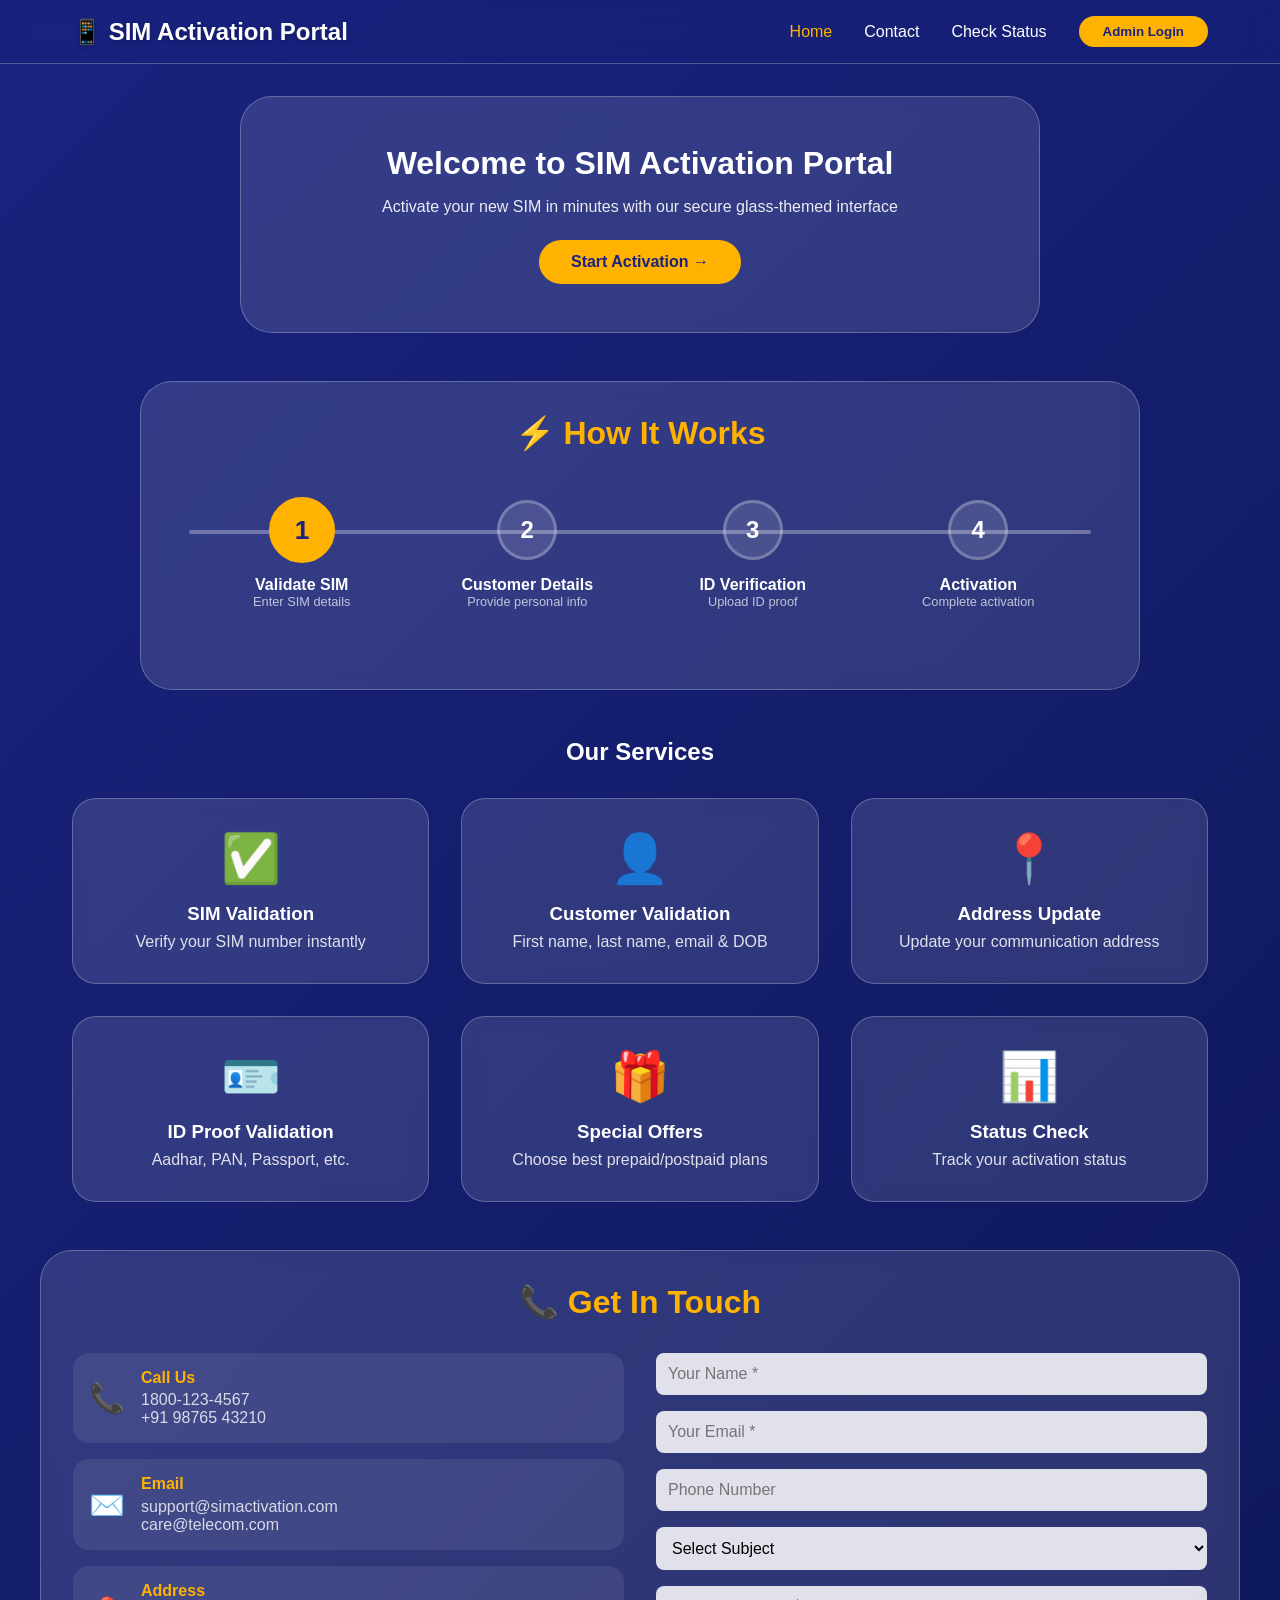
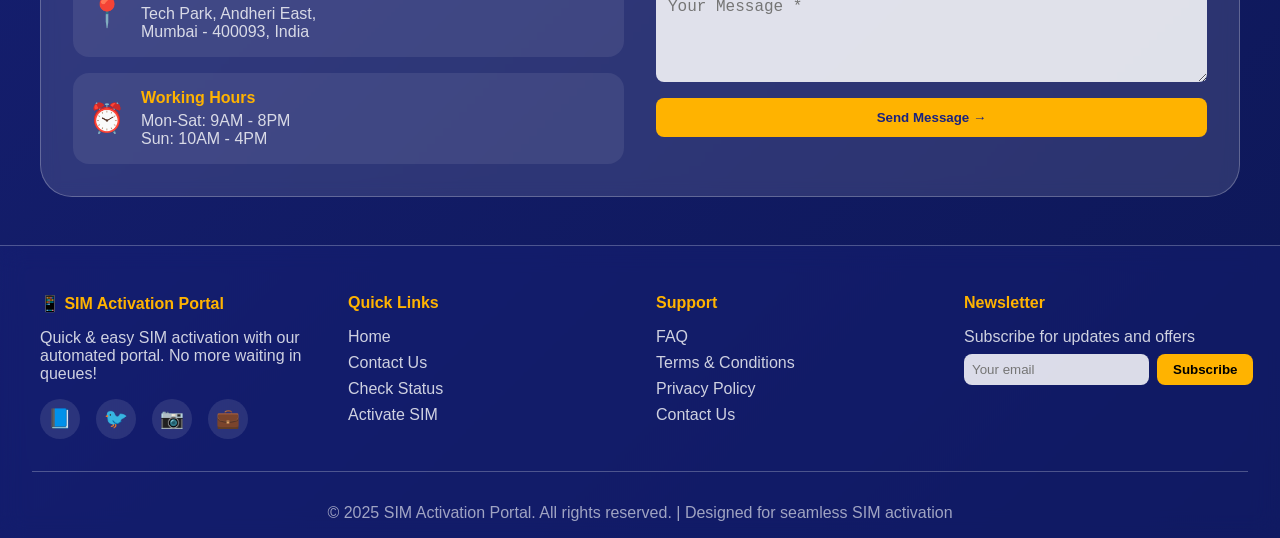
==== commit deaf92d8: "before chnage in css" ====
--- a/simportal/src/main/resources/static/index.html
+++ b/simportal/src/main/resources/static/index.html
@@ -1,423 +1,782 @@
-<!doctype html>
+<!DOCTYPE html>
 <html lang="en">
-  <head>
-    <meta charset="UTF-8" />
-    <meta name="viewport" content="width=device-width, initial-scale=1.0" />
+<head>
+    <meta charset="UTF-8">
+    <meta name="viewport" content="width=device-width, initial-scale=1.0">
     <title>SIM Activation Portal | Glass Theme</title>
     <style>
-      * {
-        margin: 0;
-        padding: 0;
-        box-sizing: border-box;
-      }
-
-      :root {
-        --primary: #1a237e;
-        --action: #ffb300;
-        --support: #0288d1;
-        --surface: #f8f9fb;
-        --glass-bg: rgba(26, 35, 126, 0.3);
-        --glass-card: rgba(255, 255, 255, 0.12);
-        --glass-border: rgba(255, 255, 255, 0.25);
-        --glass-blur: blur(12px);
-        --white: #ffffff;
-        --gray-dark: #333;
-      }
-
-      body {
-        font-family: "Segoe UI", Tahoma, Geneva, Verdana, sans-serif;
-        background: linear-gradient(135deg, var(--primary) 0%, #0d1757 100%);
-        min-height: 100vh;
-      }
-
-      /* Glass navigation */
-      .navbar {
-        background: var(--glass-bg);
-        backdrop-filter: var(--glass-blur);
-        border-bottom: 1px solid var(--glass-border);
-        position: sticky;
-        top: 0;
-        z-index: 1000;
-      }
-
-      .nav-container {
-        max-width: 1200px;
-        margin: 0 auto;
-        padding: 1rem 2rem;
-        display: flex;
-        justify-content: space-between;
-        align-items: center;
-      }
-
-      .logo {
-        display: flex;
-        align-items: center;
-        gap: 0.5rem;
-        font-size: 1.5rem;
-        font-weight: 700;
-        color: var(--white);
-        text-shadow: 0 2px 5px rgba(0, 0, 0, 0.2);
-      }
-
-      .nav-links {
-        display: flex;
-        gap: 2rem;
-        align-items: center;
-      }
-
-      .nav-links a {
-        text-decoration: none;
-        color: var(--white);
-        font-weight: 500;
-        transition: 0.3s;
-      }
-
-      .nav-links a:hover,
-      .nav-links a.active {
-        color: var(--action);
-      }
-
-      .admin-login-btn {
-        background: var(--action);
-        color: var(--primary);
-        border: none;
-        padding: 0.5rem 1.5rem;
-        border-radius: 25px;
-        font-weight: 600;
-        cursor: pointer;
-        transition: 0.3s;
-      }
-
-      .admin-login-btn:hover {
-        background: #ff8f00;
-        transform: scale(1.05);
-      }
-
-      /* Hero section */
-      .hero {
-        background: var(--glass-card);
-        backdrop-filter: blur(8px);
-        border: 1px solid var(--glass-border);
-        border-radius: 2rem;
-        margin: 2rem auto;
-        max-width: 800px;
-        padding: 3rem 2rem;
-        text-align: center;
-      }
-
-      .hero h1 {
-        color: var(--white);
-        font-size: 2rem;
-        margin-bottom: 1rem;
-      }
-
-      .hero p {
-        color: rgba(255, 255, 255, 0.9);
-        margin-bottom: 1.5rem;
-      }
-
-      .btn-start {
-        background: var(--action);
-        color: var(--primary);
-        padding: 0.8rem 2rem;
-        border-radius: 40px;
-        text-decoration: none;
-        font-weight: 600;
-        display: inline-block;
-        transition: 0.3s;
-      }
-
-      .btn-start:hover {
-        background: #ff8f00;
-        transform: translateY(-2px);
-      }
-
-      /* Features grid */
-      .features {
-        max-width: 1200px;
-        margin: 2rem auto;
-        padding: 0 2rem;
-      }
-
-      .features h2 {
-        text-align: center;
-        color: var(--white);
-        margin-bottom: 2rem;
-      }
-
-      .feature-grid {
-        display: grid;
-        grid-template-columns: repeat(auto-fit, minmax(280px, 1fr));
-        gap: 2rem;
-      }
-
-      .feature-card {
-        background: var(--glass-card);
-        backdrop-filter: blur(8px);
-        border: 1px solid var(--glass-border);
-        border-radius: 1.5rem;
-        padding: 2rem;
-        text-align: center;
-        cursor: pointer;
-        transition: 0.3s;
-      }
-
-      .feature-card:hover {
-        transform: translateY(-5px);
-        background: rgba(255, 255, 255, 0.2);
-      }
-
-      .feature-icon {
-        font-size: 3rem;
-      }
-
-      .feature-card h3 {
-        color: var(--white);
-        margin: 1rem 0 0.5rem;
-      }
-
-      .feature-card p {
-        color: rgba(255, 255, 255, 0.85);
-      }
-
-      /* Glass modal */
-      .modal {
-        display: none;
-        position: fixed;
-        z-index: 2000;
-        left: 0;
-        top: 0;
-        width: 100%;
-        height: 100%;
-        background: rgba(0, 0, 0, 0.5);
-        backdrop-filter: blur(5px);
-      }
-
-      .modal-content {
-        background: var(--glass-card);
-        backdrop-filter: var(--glass-blur);
-        border: 1px solid var(--glass-border);
-        border-radius: 1rem;
-        max-width: 400px;
-        margin: 10% auto;
-        animation: slideDown 0.3s;
-      }
-
-      .modal-header {
-        background: var(--primary);
-        color: white;
-        padding: 1rem 1.5rem;
-        border-radius: 1rem 1rem 0 0;
-        display: flex;
-        justify-content: space-between;
-      }
-
-      .close {
-        font-size: 1.5rem;
-        cursor: pointer;
-      }
-
-      .form-group {
-        padding: 1rem 1.5rem;
-      }
-
-      .form-group label {
-        display: block;
-        color: var(--white);
-        margin-bottom: 0.5rem;
-      }
-
-      .form-group input {
-        width: 100%;
-        padding: 0.75rem;
-        background: rgba(255, 255, 255, 0.85);
-        border: 1px solid var(--glass-border);
-        border-radius: 8px;
-      }
-
-      .btn-login {
-        width: calc(100% - 3rem);
-        margin: 0 1.5rem 1.5rem;
-        background: var(--action);
-        color: var(--primary);
-        padding: 0.75rem;
-        border: none;
-        border-radius: 8px;
-        font-weight: 600;
-        cursor: pointer;
-      }
-
-      .footer {
-        text-align: center;
-        padding: 2rem;
-        color: rgba(255, 255, 255, 0.7);
-        border-top: 1px solid var(--glass-border);
-        margin-top: 2rem;
-      }
-
-      @keyframes slideDown {
-        from {
-          transform: translateY(-50px);
-          opacity: 0;
-        }
-        to {
-          transform: translateY(0);
-          opacity: 1;
-        }
-      }
-
-      @media (max-width: 768px) {
+        * {
+            margin: 0;
+            padding: 0;
+            box-sizing: border-box;
+        }
+
+        :root {
+            --primary: #1a237e;
+            --action: #ffb300;
+            --support: #0288d1;
+            --surface: #f8f9fb;
+            --glass-bg: rgba(26, 35, 126, 0.3);
+            --glass-card: rgba(255, 255, 255, 0.12);
+            --glass-border: rgba(255, 255, 255, 0.25);
+            --glass-blur: blur(12px);
+            --white: #ffffff;
+            --gray-dark: #333;
+        }
+
+        body {
+            font-family: "Segoe UI", Tahoma, Geneva, Verdana, sans-serif;
+            background: linear-gradient(135deg, var(--primary) 0%, #0d1757 100%);
+            min-height: 100vh;
+        }
+
+        /* Glass navigation */
+        .navbar {
+            background: var(--glass-bg);
+            backdrop-filter: var(--glass-blur);
+            border-bottom: 1px solid var(--glass-border);
+            position: sticky;
+            top: 0;
+            z-index: 1000;
+        }
+
         .nav-container {
-          flex-direction: column;
-          gap: 1rem;
-        }
+            max-width: 1200px;
+            margin: 0 auto;
+            padding: 1rem 2rem;
+            display: flex;
+            justify-content: space-between;
+            align-items: center;
+        }
+
+        .logo {
+            display: flex;
+            align-items: center;
+            gap: 0.5rem;
+            font-size: 1.5rem;
+            font-weight: 700;
+            color: var(--white);
+            text-shadow: 0 2px 5px rgba(0, 0, 0, 0.2);
+        }
+
+        .nav-links {
+            display: flex;
+            gap: 2rem;
+            align-items: center;
+        }
+
+        .nav-links a {
+            text-decoration: none;
+            color: var(--white);
+            font-weight: 500;
+            transition: 0.3s;
+        }
+
+        .nav-links a:hover,
+        .nav-links a.active {
+            color: var(--action);
+        }
+
+        .admin-login-btn {
+            background: var(--action);
+            color: var(--primary);
+            border: none;
+            padding: 0.5rem 1.5rem;
+            border-radius: 25px;
+            font-weight: 600;
+            cursor: pointer;
+            transition: 0.3s;
+        }
+
+        .admin-login-btn:hover {
+            background: #ff8f00;
+            transform: scale(1.05);
+        }
+
+        /* Hero section */
         .hero {
-          margin: 1rem;
-          padding: 2rem 1rem;
-        }
+            background: var(--glass-card);
+            backdrop-filter: blur(8px);
+            border: 1px solid var(--glass-border);
+            border-radius: 2rem;
+            margin: 2rem auto;
+            max-width: 800px;
+            padding: 3rem 2rem;
+            text-align: center;
+        }
+
+        .hero h1 {
+            color: var(--white);
+            font-size: 2rem;
+            margin-bottom: 1rem;
+        }
+
+        .hero p {
+            color: rgba(255, 255, 255, 0.9);
+            margin-bottom: 1.5rem;
+        }
+
+        .btn-start {
+            background: var(--action);
+            color: var(--primary);
+            padding: 0.8rem 2rem;
+            border-radius: 40px;
+            text-decoration: none;
+            font-weight: 600;
+            display: inline-block;
+            transition: 0.3s;
+        }
+
+        .btn-start:hover {
+            background: #ff8f00;
+            transform: translateY(-2px);
+        }
+
+        /* How It Works - Attractive Progress Bar */
+        .how-it-works {
+            max-width: 1000px;
+            margin: 3rem auto;
+            padding: 2rem;
+            background: var(--glass-card);
+            backdrop-filter: blur(8px);
+            border-radius: 2rem;
+            border: 1px solid var(--glass-border);
+        }
+
+        .section-title {
+            text-align: center;
+            font-size: 2rem;
+            margin-bottom: 2rem;
+            color: var(--action);
+        }
+
+        .progress-container {
+            padding: 1rem;
+        }
+
+        .progress-steps {
+            display: flex;
+            justify-content: space-between;
+            position: relative;
+            margin-bottom: 2rem;
+        }
+
+        .progress-steps::before {
+            content: '';
+            position: absolute;
+            top: 30px;
+            left: 0;
+            right: 0;
+            height: 4px;
+            background: rgba(255, 255, 255, 0.3);
+            z-index: 1;
+            border-radius: 4px;
+        }
+
+        .step {
+            position: relative;
+            z-index: 2;
+            text-align: center;
+            flex: 1;
+        }
+
+        .step-circle {
+            width: 60px;
+            height: 60px;
+            background: var(--glass-card);
+            border: 3px solid var(--glass-border);
+            border-radius: 50%;
+            display: flex;
+            align-items: center;
+            justify-content: center;
+            margin: 0 auto 1rem;
+            font-size: 1.5rem;
+            font-weight: bold;
+            color: var(--white);
+            transition: 0.3s;
+        }
+
+        .step:nth-child(1) .step-circle {
+            border-color: var(--action);
+            background: var(--action);
+            color: var(--primary);
+            transform: scale(1.1);
+        }
+
+        .step-title {
+            font-weight: 600;
+            color: var(--white);
+        }
+
+        .step-desc {
+            font-size: 0.8rem;
+            color: rgba(255, 255, 255, 0.7);
+        }
+
+        /* Features grid */
+        .features {
+            max-width: 1200px;
+            margin: 2rem auto;
+            padding: 0 2rem;
+        }
+
+        .features h2 {
+            text-align: center;
+            color: var(--white);
+            margin-bottom: 2rem;
+        }
+
         .feature-grid {
-          grid-template-columns: 1fr;
-        }
-      }
+            display: grid;
+            grid-template-columns: repeat(auto-fit, minmax(280px, 1fr));
+            gap: 2rem;
+        }
+
+        .feature-card {
+            background: var(--glass-card);
+            backdrop-filter: blur(8px);
+            border: 1px solid var(--glass-border);
+            border-radius: 1.5rem;
+            padding: 2rem;
+            text-align: center;
+            cursor: pointer;
+            transition: 0.3s;
+        }
+
+        .feature-card:hover {
+            transform: translateY(-5px);
+            background: rgba(255, 255, 255, 0.2);
+        }
+
+        .feature-icon {
+            font-size: 3rem;
+        }
+
+        .feature-card h3 {
+            color: var(--white);
+            margin: 1rem 0 0.5rem;
+        }
+
+        .feature-card p {
+            color: rgba(255, 255, 255, 0.85);
+        }
+
+        /* Contact Section */
+        .contact-section {
+            max-width: 1200px;
+            margin: 3rem auto;
+            padding: 2rem;
+            background: var(--glass-card);
+            backdrop-filter: blur(8px);
+            border-radius: 2rem;
+            border: 1px solid var(--glass-border);
+        }
+
+        .contact-grid {
+            display: grid;
+            grid-template-columns: repeat(auto-fit, minmax(300px, 1fr));
+            gap: 2rem;
+            margin-top: 1rem;
+        }
+
+        .contact-info {
+            display: flex;
+            flex-direction: column;
+            gap: 1rem;
+        }
+
+        .contact-item {
+            display: flex;
+            align-items: center;
+            gap: 1rem;
+            padding: 1rem;
+            background: rgba(255, 255, 255, 0.08);
+            border-radius: 1rem;
+        }
+
+        .contact-icon {
+            font-size: 1.8rem;
+        }
+
+        .contact-text h4 {
+            color: var(--action);
+            margin-bottom: 0.3rem;
+        }
+
+        .contact-text p {
+            color: rgba(255, 255, 255, 0.8);
+        }
+
+        .contact-form {
+            display: flex;
+            flex-direction: column;
+            gap: 1rem;
+        }
+
+        .contact-form input,
+        .contact-form textarea,
+        .contact-form select {
+            width: 100%;
+            padding: 0.75rem;
+            background: rgba(255, 255, 255, 0.85);
+            border: none;
+            border-radius: 8px;
+            font-size: 1rem;
+        }
+
+        .contact-form textarea {
+            resize: vertical;
+        }
+
+        .btn-submit {
+            background: var(--action);
+            color: var(--primary);
+            padding: 0.75rem;
+            border: none;
+            border-radius: 8px;
+            font-weight: 600;
+            cursor: pointer;
+            transition: 0.3s;
+        }
+
+        .btn-submit:hover {
+            background: #ff8f00;
+            transform: translateY(-2px);
+        }
+
+        /* Glass modal */
+        .modal {
+            display: none;
+            position: fixed;
+            z-index: 2000;
+            left: 0;
+            top: 0;
+            width: 100%;
+            height: 100%;
+            background: rgba(0, 0, 0, 0.5);
+            backdrop-filter: blur(5px);
+        }
+
+        .modal-content {
+            background: var(--glass-card);
+            backdrop-filter: var(--glass-blur);
+            border: 1px solid var(--glass-border);
+            border-radius: 1rem;
+            max-width: 400px;
+            margin: 10% auto;
+            animation: slideDown 0.3s;
+        }
+
+        .modal-header {
+            background: var(--primary);
+            color: white;
+            padding: 1rem 1.5rem;
+            border-radius: 1rem 1rem 0 0;
+            display: flex;
+            justify-content: space-between;
+        }
+
+        .close {
+            font-size: 1.5rem;
+            cursor: pointer;
+        }
+
+        .modal .form-group {
+            padding: 1rem 1.5rem;
+        }
+
+        .modal .form-group label {
+            display: block;
+            color: var(--white);
+            margin-bottom: 0.5rem;
+        }
+
+        .modal .form-group input {
+            width: 100%;
+            padding: 0.75rem;
+            background: rgba(255, 255, 255, 0.85);
+            border: 1px solid var(--glass-border);
+            border-radius: 8px;
+        }
+
+        .btn-login {
+            width: calc(100% - 3rem);
+            margin: 0 1.5rem 1.5rem;
+            background: var(--action);
+            color: var(--primary);
+            padding: 0.75rem;
+            border: none;
+            border-radius: 8px;
+            font-weight: 600;
+            cursor: pointer;
+        }
+
+        /* Enhanced Footer */
+        .footer {
+            background: var(--glass-bg);
+            backdrop-filter: blur(12px);
+            border-top: 1px solid var(--glass-border);
+            margin-top: 3rem;
+            padding: 3rem 2rem 1rem;
+        }
+
+        .footer-container {
+            max-width: 1200px;
+            margin: 0 auto;
+            display: grid;
+            grid-template-columns: repeat(auto-fit, minmax(250px, 1fr));
+            gap: 2rem;
+        }
+
+        .footer-section h4 {
+            color: var(--action);
+            margin-bottom: 1rem;
+        }
+
+        .footer-section p,
+        .footer-section a {
+            color: rgba(255, 255, 255, 0.8);
+            text-decoration: none;
+            display: block;
+            margin: 0.5rem 0;
+            transition: 0.3s;
+        }
+
+        .footer-section a:hover {
+            color: var(--action);
+        }
+
+        .social-links {
+            display: flex;
+            gap: 1rem;
+            margin-top: 1rem;
+        }
+
+        .social-icon {
+            width: 40px;
+            height: 40px;
+            background: rgba(255, 255, 255, 0.1);
+            border-radius: 50%;
+            display: flex;
+            align-items: center;
+            justify-content: center;
+            font-size: 1.2rem;
+            transition: 0.3s;
+            cursor: pointer;
+        }
+
+        .social-icon:hover {
+            background: var(--action);
+            color: var(--primary);
+        }
+
+        .footer-bottom {
+            text-align: center;
+            padding-top: 2rem;
+            margin-top: 2rem;
+            border-top: 1px solid var(--glass-border);
+            color: rgba(255, 255, 255, 0.6);
+        }
+
+        @keyframes slideDown {
+            from {
+                transform: translateY(-50px);
+                opacity: 0;
+            }
+            to {
+                transform: translateY(0);
+                opacity: 1;
+            }
+        }
+
+        @media (max-width: 768px) {
+            .nav-container {
+                flex-direction: column;
+                gap: 1rem;
+            }
+            .hero {
+                margin: 1rem;
+                padding: 2rem 1rem;
+            }
+            .feature-grid {
+                grid-template-columns: 1fr;
+            }
+            .progress-steps {
+                flex-direction: column;
+                gap: 1.5rem;
+            }
+            .progress-steps::before {
+                display: none;
+            }
+            .footer-container {
+                grid-template-columns: 1fr;
+                text-align: center;
+            }
+            .social-links {
+                justify-content: center;
+            }
+            .contact-grid {
+                grid-template-columns: 1fr;
+            }
+        }
     </style>
-  </head>
-  <body>
+</head>
+<body>
     <nav class="navbar">
-      <div class="nav-container">
-        <div class="logo">📱 SIM Activation Portal</div>
-        <div class="nav-links">
-          <a href="/" class="active">Home</a>
-          <a href="/user/status.html">Check Status</a>
-          <button class="admin-login-btn" id="adminLoginBtn">
-            Admin Login
-          </button>
+        <div class="nav-container">
+            <div class="logo">📱 SIM Activation Portal</div>
+            <div class="nav-links">
+                <a href="/" class="active">Home</a>
+                <a href="#contact">Contact</a>
+                <a href="/user/status.html">Check Status</a>
+                <button class="admin-login-btn" id="adminLoginBtn">Admin Login</button>
+            </div>
         </div>
-      </div>
     </nav>
 
     <div class="hero">
-      <h1>Welcome to SIM Activation Portal</h1>
-      <p>
-        Activate your new SIM in minutes with our secure glass‑themed interface
-      </p>
-      <a href="/user/sim-validation.html" class="btn-start"
-        >Start Activation →</a
-      >
+        <h1>Welcome to SIM Activation Portal</h1>
+        <p>Activate your new SIM in minutes with our secure glass‑themed interface</p>
+        <a href="/user/sim-validation.html" class="btn-start">Start Activation →</a>
     </div>
 
+    <!-- Attractive Progress Bar -->
+    <div class="how-it-works">
+        <h2 class="section-title">⚡ How It Works</h2>
+        <div class="progress-container">
+            <div class="progress-steps">
+                <div class="step">
+                    <div class="step-circle">1</div>
+                    <div class="step-title">Validate SIM</div>
+                    <div class="step-desc">Enter SIM details</div>
+                </div>
+                <div class="step">
+                    <div class="step-circle">2</div>
+                    <div class="step-title">Customer Details</div>
+                    <div class="step-desc">Provide personal info</div>
+                </div>
+                <div class="step">
+                    <div class="step-circle">3</div>
+                    <div class="step-title">ID Verification</div>
+                    <div class="step-desc">Upload ID proof</div>
+                </div>
+                <div class="step">
+                    <div class="step-circle">4</div>
+                    <div class="step-title">Activation</div>
+                    <div class="step-desc">Complete activation</div>
+                </div>
+            </div>
+        </div>
+    </div>
+
     <div class="features">
-      <h2>Our Services</h2>
-      <div class="feature-grid">
-        <div
-          class="feature-card"
-          onclick="location.href = '/user/sim-validation.html'"
-        >
-          <div class="feature-icon">✅</div>
-          <h3>SIM Validation</h3>
-          <p>Verify your SIM number instantly</p>
+        <h2>Our Services</h2>
+        <div class="feature-grid">
+            <div class="feature-card" onclick="location.href = '/user/sim-validation.html'">
+                <div class="feature-icon">✅</div>
+                <h3>SIM Validation</h3>
+                <p>Verify your SIM number instantly</p>
+            </div>
+            <div class="feature-card" onclick="location.href = '/user/customer-validation.html'">
+                <div class="feature-icon">👤</div>
+                <h3>Customer Validation</h3>
+                <p>First name, last name, email & DOB</p>
+            </div>
+            <div class="feature-card" onclick="location.href = '/user/address.html'">
+                <div class="feature-icon">📍</div>
+                <h3>Address Update</h3>
+                <p>Update your communication address</p>
+            </div>
+            <div class="feature-card" onclick="location.href = '/user/id-proof.html'">
+                <div class="feature-icon">🪪</div>
+                <h3>ID Proof Validation</h3>
+                <p>Aadhar, PAN, Passport, etc.</p>
+            </div>
+            <div class="feature-card" onclick="location.href = '/user/offers.html'">
+                <div class="feature-icon">🎁</div>
+                <h3>Special Offers</h3>
+                <p>Choose best prepaid/postpaid plans</p>
+            </div>
+            <div class="feature-card" onclick="location.href = '/user/status.html'">
+                <div class="feature-icon">📊</div>
+                <h3>Status Check</h3>
+                <p>Track your activation status</p>
+            </div>
         </div>
-        <div
-          class="feature-card"
-          onclick="location.href = '/user/customer-validation.html'"
-        >
-          <div class="feature-icon">👤</div>
-          <h3>Customer Validation</h3>
-          <p>First name, last name, email & DOB</p>
+    </div>
+
+    <!-- Contact Section -->
+    <div class="contact-section" id="contact">
+        <h2 class="section-title">📞 Get In Touch</h2>
+        <div class="contact-grid">
+            <div class="contact-info">
+                <div class="contact-item">
+                    <div class="contact-icon">📞</div>
+                    <div class="contact-text">
+                        <h4>Call Us</h4>
+                        <p>1800-123-4567</p>
+                        <p>+91 98765 43210</p>
+                    </div>
+                </div>
+                <div class="contact-item">
+                    <div class="contact-icon">✉️</div>
+                    <div class="contact-text">
+                        <h4>Email</h4>
+                        <p>support@simactivation.com</p>
+                        <p>care@telecom.com</p>
+                    </div>
+                </div>
+                <div class="contact-item">
+                    <div class="contact-icon">📍</div>
+                    <div class="contact-text">
+                        <h4>Address</h4>
+                        <p>Tech Park, Andheri East,</p>
+                        <p>Mumbai - 400093, India</p>
+                    </div>
+                </div>
+                <div class="contact-item">
+                    <div class="contact-icon">⏰</div>
+                    <div class="contact-text">
+                        <h4>Working Hours</h4>
+                        <p>Mon-Sat: 9AM - 8PM</p>
+                        <p>Sun: 10AM - 4PM</p>
+                    </div>
+                </div>
+            </div>
+            <div class="contact-form">
+                <input type="text" id="contactName" placeholder="Your Name *">
+                <input type="email" id="contactEmail" placeholder="Your Email *">
+                <input type="tel" id="contactPhone" placeholder="Phone Number">
+                <select id="contactSubject">
+                    <option value="">Select Subject</option>
+                    <option value="SIM Activation">SIM Activation Issue</option>
+                    <option value="Technical Support">Technical Support</option>
+                    <option value="Billing">Billing Inquiry</option>
+                    <option value="Feedback">Feedback</option>
+                </select>
+                <textarea id="contactMessage" rows="4" placeholder="Your Message *"></textarea>
+                <button class="btn-submit" onclick="sendMessage()">Send Message →</button>
+            </div>
         </div>
-        <div
-          class="feature-card"
-          onclick="location.href = '/user/address.html'"
-        >
-          <div class="feature-icon">📍</div>
-          <h3>Address Update</h3>
-          <p>Update your communication address</p>
+    </div>
+
+    <!-- Enhanced Footer -->
+    <div class="footer">
+        <div class="footer-container">
+            <div class="footer-section">
+                <h4>📱 SIM Activation Portal</h4>
+                <p>Quick & easy SIM activation with our automated portal. No more waiting in queues!</p>
+                <div class="social-links">
+                    <div class="social-icon" onclick="alert('Facebook page coming soon!')">📘</div>
+                    <div class="social-icon" onclick="alert('Twitter page coming soon!')">🐦</div>
+                    <div class="social-icon" onclick="alert('Instagram page coming soon!')">📷</div>
+                    <div class="social-icon" onclick="alert('LinkedIn page coming soon!')">💼</div>
+                </div>
+            </div>
+            <div class="footer-section">
+                <h4>Quick Links</h4>
+                <a href="/">Home</a>
+                <a href="#contact">Contact Us</a>
+                <a href="/user/status.html">Check Status</a>
+                <a href="/user/sim-validation.html">Activate SIM</a>
+            </div>
+            <div class="footer-section">
+                <h4>Support</h4>
+                <a href="#" onclick="alert('FAQ page coming soon!')">FAQ</a>
+                <a href="#" onclick="alert('Terms page coming soon!')">Terms & Conditions</a>
+                <a href="#" onclick="alert('Privacy policy coming soon!')">Privacy Policy</a>
+                <a href="#contact">Contact Us</a>
+            </div>
+            <div class="footer-section">
+                <h4>Newsletter</h4>
+                <p>Subscribe for updates and offers</p>
+                <div style="display: flex; gap: 0.5rem; margin-top: 0.5rem;">
+                    <input type="email" id="newsletterEmail" placeholder="Your email" style="padding: 0.5rem; border-radius: 8px; border: none; flex: 1; background: rgba(255,255,255,0.85);">
+                    <button onclick="subscribeNewsletter()" style="background: var(--action); border: none; padding: 0.5rem 1rem; border-radius: 8px; cursor: pointer; font-weight: 600;">Subscribe</button>
+                </div>
+            </div>
         </div>
-        <div
-          class="feature-card"
-          onclick="location.href = '/user/id-proof.html'"
-        >
-          <div class="feature-icon">🪪</div>
-          <h3>ID Proof Validation</h3>
-          <p>Aadhar, PAN, Passport, etc.</p>
+        <div class="footer-bottom">
+            <p>&copy; 2025 SIM Activation Portal. All rights reserved. | Designed for seamless SIM activation</p>
         </div>
-        <div class="feature-card" onclick="location.href = '/user/offers.html'">
-          <div class="feature-icon">🎁</div>
-          <h3>Special Offers</h3>
-          <p>Choose best prepaid/postpaid plans</p>
-        </div>
-        <div class="feature-card" onclick="location.href = '/user/status.html'">
-          <div class="feature-icon">📊</div>
-          <h3>Status Check</h3>
-          <p>Track your activation status</p>
-        </div>
-      </div>
-    </div>
-
-    <div class="footer">
-      <p>© 2025 SIM Activation Portal | Secure & Fast Activation</p>
     </div>
 
     <!-- Admin Login Modal -->
     <div id="adminModal" class="modal">
-      <div class="modal-content">
-        <div class="modal-header">
-          <h2>Admin Login</h2>
-          <span class="close" onclick="closeModal()">&times;</span>
+        <div class="modal-content">
+            <div class="modal-header">
+                <h2>Admin Login</h2>
+                <span class="close" onclick="closeModal()">&times;</span>
+            </div>
+            <form id="adminLoginForm">
+                <div class="form-group">
+                    <label>Username</label>
+                    <input type="text" id="adminUsername" required>
+                </div>
+                <div class="form-group">
+                    <label>Password</label>
+                    <input type="password" id="adminPassword" required>
+                </div>
+                <button type="submit" class="btn-login">Login</button>
+                <div id="loginError" style="color: #ff9800; text-align: center; margin-bottom: 1rem"></div>
+            </form>
         </div>
-        <form id="adminLoginForm">
-          <div class="form-group">
-            <label>Username</label>
-            <input type="text" id="adminUsername" required />
-          </div>
-          <div class="form-group">
-            <label>Password</label>
-            <input type="password" id="adminPassword" required />
-          </div>
-          <button type="submit" class="btn-login">Login</button>
-          <div
-            id="loginError"
-            style="color: #ff9800; text-align: center; margin-bottom: 1rem"
-          ></div>
-        </form>
-      </div>
     </div>
 
     <script>
-      const API_BASE_URL = "http://localhost:8080/api";
-      const modal = document.getElementById("adminModal");
-      document.getElementById("adminLoginBtn").onclick = () =>
-        (modal.style.display = "block");
-      window.onclick = (e) => {
-        if (e.target == modal) modal.style.display = "none";
-      };
-      function closeModal() {
-        modal.style.display = "none";
-      }
-
-      document
-        .getElementById("adminLoginForm")
-        .addEventListener("submit", async (e) => {
-          e.preventDefault();
-          const username = document.getElementById("adminUsername").value;
-          const password = document.getElementById("adminPassword").value;
-          try {
-            const res = await fetch(`${API_BASE_URL}/admin/login`, {
-              method: "POST",
-              headers: { "Content-Type": "application/json" },
-              body: JSON.stringify({ username, password }),
-            });
-            const data = await res.json();
-            if (data.success) {
-              sessionStorage.setItem("adminLoggedIn", "true");
-              window.location.href = "/admin/admin-dashboard.html";
-            } else {
-              document.getElementById("loginError").innerText =
-                "Invalid credentials";
-            }
-          } catch (err) {
-            document.getElementById("loginError").innerText = "Login failed";
-          }
+        const API_BASE_URL = "http://localhost:8080/api";
+        const modal = document.getElementById("adminModal");
+        document.getElementById("adminLoginBtn").onclick = () => modal.style.display = "block";
+        window.onclick = (e) => { if (e.target == modal) modal.style.display = "none"; };
+        function closeModal() { modal.style.display = "none"; }
+
+        document.getElementById("adminLoginForm").addEventListener("submit", async (e) => {
+            e.preventDefault();
+            const username = document.getElementById("adminUsername").value;
+            const password = document.getElementById("adminPassword").value;
+            try {
+                const res = await fetch(`${API_BASE_URL}/admin/login`, {
+                    method: "POST",
+                    headers: { "Content-Type": "application/json" },
+                    body: JSON.stringify({ username, password }),
+                });
+                const data = await res.json();
+                if (data.success) {
+                    sessionStorage.setItem("adminLoggedIn", "true");
+                    window.location.href = "/admin/admin-dashboard.html";
+                } else {
+                    document.getElementById("loginError").innerText = "Invalid credentials";
+                }
+            } catch (err) {
+                document.getElementById("loginError").innerText = "Login failed";
+            }
         });
+
+        function sendMessage() {
+            const name = document.getElementById("contactName").value;
+            const email = document.getElementById("contactEmail").value;
+            const message = document.getElementById("contactMessage").value;
+            if (!name || !email || !message) {
+                alert("Please fill all required fields");
+                return;
+            }
+            alert("Thank you for your message! Our team will get back to you within 24 hours.");
+            document.getElementById("contactName").value = "";
+            document.getElementById("contactEmail").value = "";
+            document.getElementById("contactPhone").value = "";
+            document.getElementById("contactSubject").value = "";
+            document.getElementById("contactMessage").value = "";
+        }
+
+        function subscribeNewsletter() {
+            const email = document.getElementById("newsletterEmail").value;
+            if (!email) {
+                alert("Please enter your email address");
+                return;
+            }
+            alert("Thank you for subscribing! You'll receive updates and offers.");
+            document.getElementById("newsletterEmail").value = "";
+        }
     </script>
-  </body>
-</html>
+</body>
+</html>
